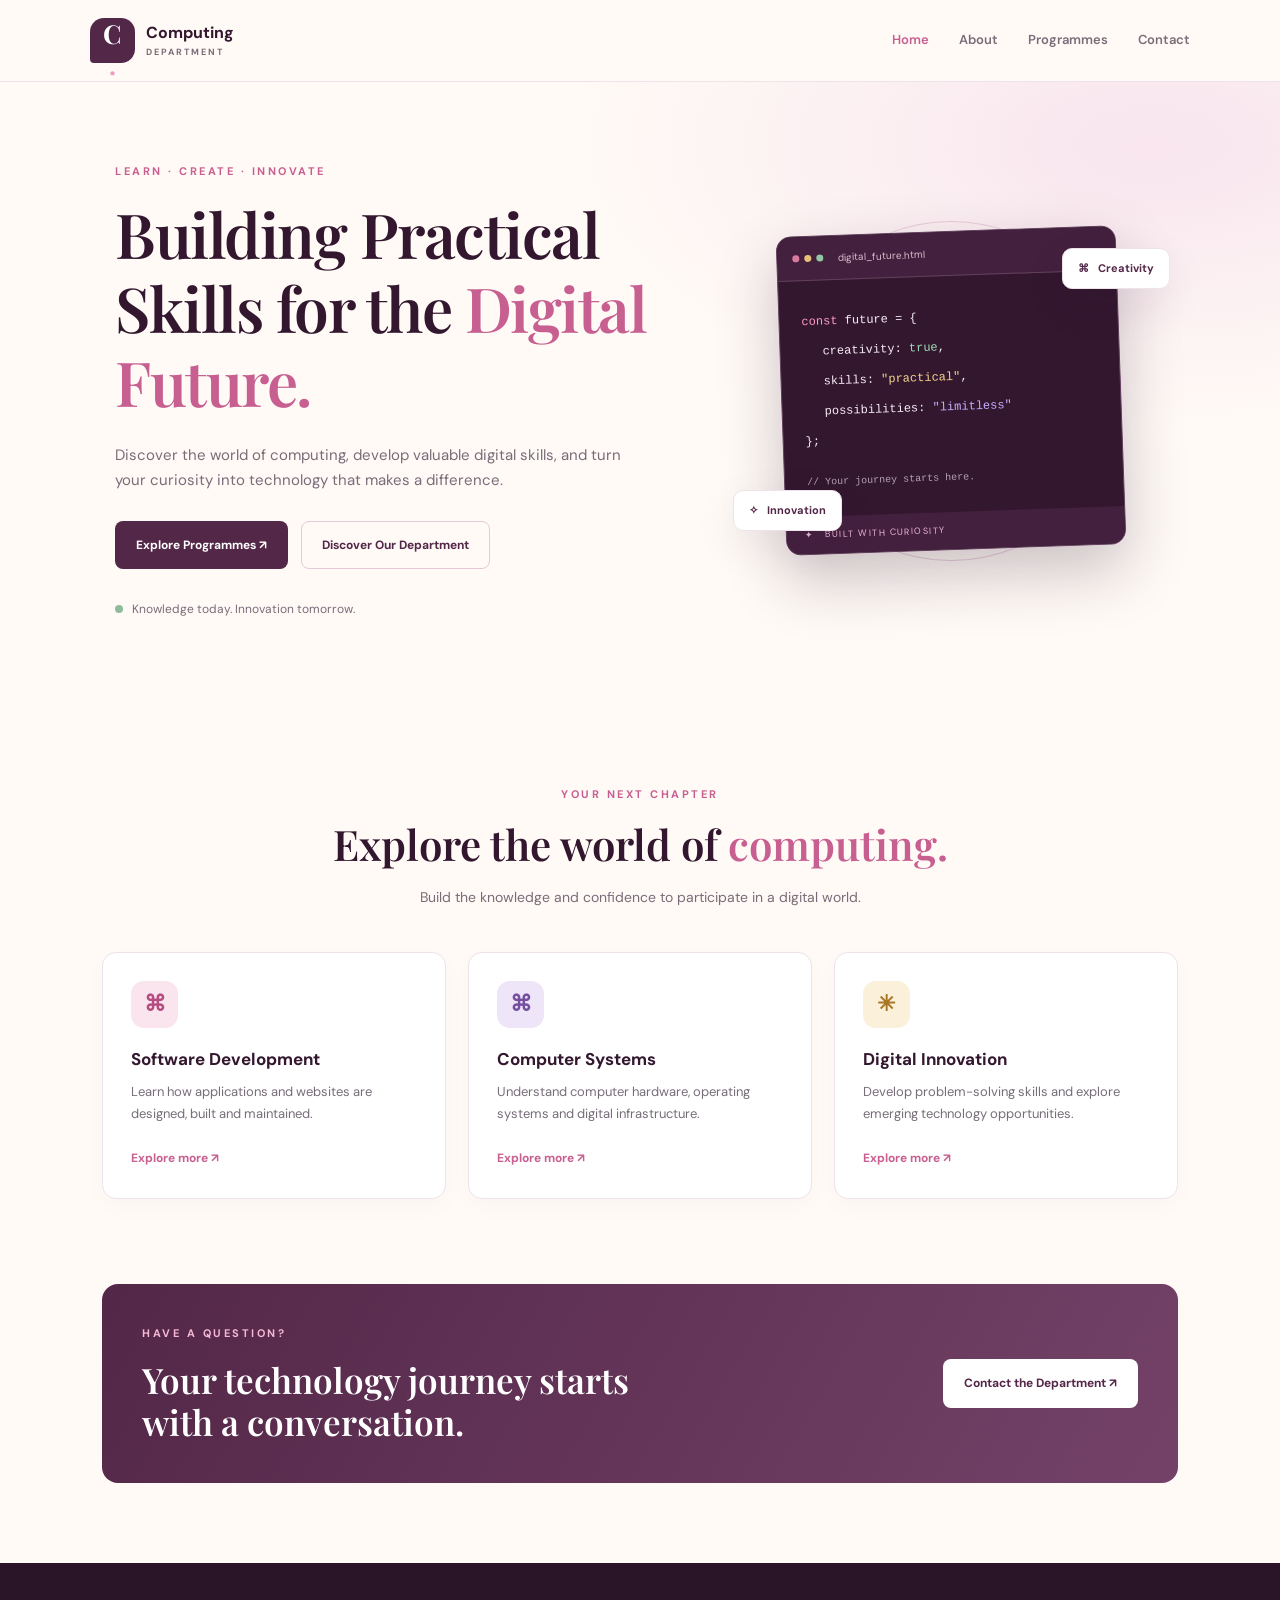
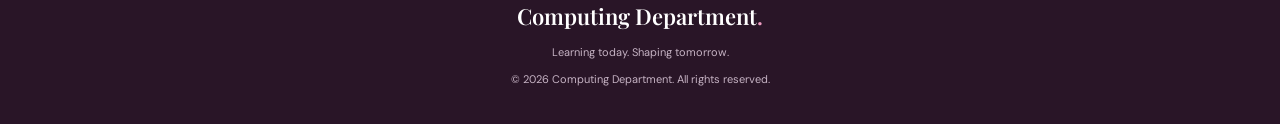
==== index.html @ 80079d15 "create computing department website" ====
<!DOCTYPE html>
<html lang="en">
<head>
  <meta charset="UTF-8">
  <meta name="viewport" content="width=device-width, initial-scale=1.0">
  <meta name="description" content="Explore computing education, technology programmes and digital opportunities.">
  <title>Home | Computing Department</title>
  <link rel="stylesheet" href="style.css">
  <script src="script.js" defer></script>
</head>
<body>
  <header class="site-header">
    <a class="brand" href="index.html">
      <span class="brand-icon">C<span>.</span></span>
      <span>Computing<span class="brand-small">DEPARTMENT</span></span>
    </a>
    <button class="menu-toggle" aria-label="Toggle navigation"
      aria-expanded="false">☰</button>
    <nav class="nav-links">
      <a class="active" href="index.html">Home</a>
      <a href="about.html">About</a>
      <a href="programmes.html">Programmes</a>
      <a href="contact.html">Contact</a>
    </nav>
  </header>

  <main>
    <section class="hero">
      <div class="hero-content">
        <p class="eyebrow">LEARN · CREATE · INNOVATE</p>
        <h1>Building Practical Skills for the <span>Digital Future.</span></h1>
        <p class="hero-description">
          Discover the world of computing, develop valuable digital skills,
          and turn your curiosity into technology that makes a difference.
        </p>
        <div class="hero-actions">
          <a class="button button-primary" href="programmes.html">Explore Programmes ↗</a>
          <a class="button button-outline" href="about.html">Discover Our Department</a>
        </div>
        <div class="hero-note">
          <span class="note-dot"></span>
          Knowledge today. Innovation tomorrow.
        </div>
      </div>

      <div class="hero-art" aria-label="Decorative computing illustration">
        <div class="art-orbit orbit-one"></div>
        <div class="art-orbit orbit-two"></div>
        <div class="code-card">
          <div class="code-top"><span></span><span></span><span></span>
            <small>digital_future.html</small></div>
          <div class="code-lines">
            <p><span class="code-pink">const</span> future = {</p>
            <p class="indent">creativity: <span class="code-green">true</span>,</p>
            <p class="indent">skills: <span class="code-yellow">"practical"</span>,</p>
            <p class="indent">possibilities: <span class="code-purple">"limitless"</span></p>
            <p>};</p>
            <p class="code-comment">// Your journey starts here.</p>
          </div>
          <div class="code-footer">✦ &nbsp; BUILT WITH CURIOSITY</div>
        </div>
        <div class="floating-chip chip-top">⌘ &nbsp; Creativity</div>
        <div class="floating-chip chip-bottom">✧ &nbsp; Innovation</div>
      </div>
    </section>

    <section class="section">
      <div class="section-heading">
        <p class="eyebrow">YOUR NEXT CHAPTER</p>
        <h2>Explore the world of <span>computing.</span></h2>
        <p>Build the knowledge and confidence to participate in a digital world.</p>
      </div>
      <div class="card-grid">
        <article class="feature-card">
          <div class="feature-icon pink-icon">⌘</div>
          <h3>Software Development</h3>
          <p>Learn how applications and websites are designed, built and maintained.</p>
          <a href="programmes.html">Explore more ↗</a>
        </article>
        <article class="feature-card">
          <div class="feature-icon purple-icon">⌘</div>
          <h3>Computer Systems</h3>
          <p>Understand computer hardware, operating systems and digital infrastructure.</p>
          <a href="programmes.html">Explore more ↗</a>
        </article>
        <article class="feature-card">
          <div class="feature-icon gold-icon">✳</div>
          <h3>Digital Innovation</h3>
          <p>Develop problem-solving skills and explore emerging technology opportunities.</p>
          <a href="programmes.html">Explore more ↗</a>
        </article>
      </div>
    </section>

    <section class="callout">
      <div>
        <p class="eyebrow">HAVE A QUESTION?</p>
        <h2>Your technology journey starts with a conversation.</h2>
      </div>
      <a class="button button-light" href="contact.html">Contact the Department ↗</a>
    </section>
  </main>
  <footer class="site-footer">
    <a class="footer-brand" href="index.html">Computing Department<span>.</span></a>
    <p>Learning today. Shaping tomorrow.</p>
    <p>© <span class="current-year">2026</span> Computing Department. All rights reserved.</p>
  </footer>
</body>
</html>
---- style.css ----
@import url('https://fonts.googleapis.com/css2?family=DM+Sans:wght@400;500;600;700&family=Playfair+Display:wght@500;600;700&display=swap');

:root {
  --plum: #532748;
  --deep-plum: #32172f;
  --rose: #c85f91;
  --pink: #f8e5ee;
  --cream: #fffaf6;
  --gold: #d4a75b;
  --text: #352b36;
  --muted: #776d79;
  --white: #ffffff;
  --border: #eee2eb;
  --shadow: 0 15px 45px rgba(65, 30, 59, 0.08);
}

* {
  box-sizing: border-box;
  margin: 0;
  padding: 0;
}

html {
  scroll-behavior: smooth;
}

body {
  background: var(--cream);
  color: var(--text);
  font-family: 'DM Sans', Arial, sans-serif;
  line-height: 1.7;
}

a {
  color: inherit;
  text-decoration: none;
}

button,
input,
textarea {
  font: inherit;
}

button,
a {
  -webkit-tap-highlight-color: transparent;
}

.site-header {
  min-height: 82px;
  padding: 15px 7%;
  display: flex;
  justify-content: space-between;
  align-items: center;
  gap: 24px;
  background: rgba(255, 250, 246, 0.96);
  border-bottom: 1px solid var(--border);
  position: sticky;
  top: 0;
  z-index: 10;
}

.brand {
  display: flex;
  align-items: center;
  gap: 11px;
  color: var(--deep-plum);
  font-weight: 700;
  line-height: 1.2;
}

.brand-icon {
  display: grid;
  place-items: center;
  width: 45px;
  height: 45px;
  background: var(--plum);
  color: white;
  border-radius: 14px 14px 14px 4px;
  font-family: 'Playfair Display', serif;
  font-size: 26px;
}

.brand-icon span,
.footer-brand span {
  color: #ee9bc1;
}

.brand-small {
  display: block;
  font-size: 9px;
  letter-spacing: 2px;
  color: var(--muted);
  margin-top: 5px;
}

.nav-links {
  display: flex;
  align-items: center;
  gap: 30px;
}

.nav-links a {
  font-size: 13px;
  font-weight: 600;
  color: var(--muted);
  transition: color 0.2s;
}

.nav-links a:hover,
.nav-links a.active {
  color: var(--rose);
}

.menu-toggle {
  display: none;
  border: 0;
  background: var(--pink);
  color: var(--plum);
  border-radius: 10px;
  padding: 7px 12px;
  font-size: 22px;
  cursor: pointer;
}

.hero {
  min-height: 570px;
  padding: 80px 9%;
  display: grid;
  grid-template-columns: 1.15fr 0.85fr;
  align-items: center;
  gap: 45px;
  overflow: hidden;
  background:
    radial-gradient(ellipse at 90% 10%, #f8e5ee 0, transparent 36%),
    var(--cream);
}

.eyebrow {
  color: var(--rose);
  font-size: 11px;
  font-weight: 700;
  letter-spacing: 2.5px;
  margin-bottom: 16px;
}

h1,
h2,
h3 {
  line-height: 1.2;
}

h1,
h2 {
  font-family: 'Playfair Display', Georgia, serif;
  color: var(--deep-plum);
  font-weight: 600;
}

.hero h1 {
  font-size: clamp(38px, 5vw, 62px);
  letter-spacing: -1.5px;
  max-width: 650px;
}

h1 span,
h2 span {
  color: var(--rose);
}

.hero-description {
  color: var(--muted);
  max-width: 530px;
  margin: 23px 0 27px;
  font-size: 15px;
}

.hero-actions {
  display: flex;
  gap: 13px;
  flex-wrap: wrap;
}

.button {
  display: inline-flex;
  justify-content: center;
  align-items: center;
  padding: 13px 20px;
  border: 1px solid transparent;
  border-radius: 8px;
  font-size: 12px;
  font-weight: 700;
  cursor: pointer;
  transition: transform 0.2s, background 0.2s;
}

.button:hover {
  transform: translateY(-2px);
}

.button-primary {
  background: var(--plum);
  color: var(--white);
}

.button-primary:hover {
  background: var(--deep-plum);
}

.button-outline {
  border-color: #e5c9d9;
  color: var(--plum);
  background: transparent;
}

.button-light {
  background: var(--white);
  color: var(--plum);
  flex-shrink: 0;
}

.hero-note {
  display: flex;
  align-items: center;
  gap: 9px;
  margin-top: 30px;
  font-size: 12px;
  color: var(--muted);
}

.note-dot {
  width: 8px;
  height: 8px;
  background: #8dbb9c;
  border-radius: 50%;
}

.hero-art {
  min-height: 350px;
  display: grid;
  place-items: center;
  position: relative;
}

.art-orbit {
  position: absolute;
  border: 1px solid #eacbdc;
  border-radius: 50%;
}

.orbit-one {
  width: 340px;
  height: 340px;
}

.orbit-two {
  width: 270px;
  height: 270px;
  border-style: dashed;
}

.code-card {
  position: relative;
  z-index: 1;
  width: min(100%, 340px);
  border: 1px solid #62405c;
  border-radius: 15px;
  background: var(--deep-plum);
  color: #f9edf5;
  box-shadow: 0 25px 60px rgba(50, 23, 47, 0.25);
  overflow: hidden;
  transform: rotate(-2deg);
}

.code-top {
  display: flex;
  align-items: center;
  gap: 5px;
  padding: 13px 15px;
  background: #44203f;
  border-bottom: 1px solid #62405c;
}

.code-top > span {
  width: 7px;
  height: 7px;
  border-radius: 50%;
  background: #d77c9e;
}

.code-top > span:nth-child(2) {
  background: #e8c078;
}

.code-top > span:nth-child(3) {
  background: #91c7a5;
}

.code-top small {
  margin-left: 10px;
  font-size: 10px;
  color: #d8bccc;
}

.code-lines {
  padding: 26px 22px 22px;
  font-family: Consolas, monospace;
  font-size: 12px;
  line-height: 2.5;
}

.indent {
  padding-left: 20px;
}

.code-pink { color: #ff9bc5; }
.code-green { color: #9fddb1; }
.code-yellow { color: #f5d68d; }
.code-purple { color: #c5b0ff; }

.code-comment {
  color: #b6a0b5;
  margin-top: 13px;
  font-size: 10px;
}

.code-footer {
  padding: 11px 18px;
  color: #e8b6d2;
  font-size: 9px;
  letter-spacing: 1.5px;
  background: #44203f;
}

.floating-chip {
  position: absolute;
  z-index: 2;
  background: white;
  color: var(--plum);
  padding: 10px 15px;
  border: 1px solid var(--border);
  border-radius: 10px;
  font-size: 11px;
  font-weight: 700;
  box-shadow: var(--shadow);
}

.chip-top {
  top: 32px;
  right: -5px;
}

.chip-bottom {
  bottom: 35px;
  left: -5px;
}

.section {
  padding: 85px 8%;
}

.section-heading {
  max-width: 650px;
  margin: 0 auto 42px;
  text-align: center;
}

.section-heading h2,
.about-copy h2,
.contact-intro h2 {
  font-size: clamp(29px, 4vw, 42px);
  margin-bottom: 16px;
}

.section-heading > p:last-child,
.about-copy > p:not(.eyebrow),
.contact-intro > p:not(.eyebrow) {
  color: var(--muted);
  font-size: 14px;
}

.card-grid {
  display: grid;
  grid-template-columns: repeat(3, minmax(0, 1fr));
  gap: 22px;
}

.feature-card,
.programme-card {
  position: relative;
  background: var(--white);
  border: 1px solid var(--border);
  border-radius: 14px;
  padding: 28px;
  box-shadow: 0 8px 25px rgba(65, 30, 59, 0.025);
  transition: transform 0.25s, box-shadow 0.25s;
}

.feature-card:hover,
.programme-card:hover {
  transform: translateY(-5px);
  box-shadow: var(--shadow);
}

.feature-icon {
  display: grid;
  place-items: center;
  width: 47px;
  height: 47px;
  border-radius: 13px;
  margin-bottom: 21px;
  font-size: 22px;
  font-weight: 700;
}

.pink-icon {
  background: #fae5ef;
  color: #b64d80;
}

.purple-icon {
  background: #eee5f8;
  color: #7650a0;
}

.gold-icon {
  background: #fbf0d9;
  color: #a87826;
}

.feature-card h3,
.programme-card h3 {
  color: var(--deep-plum);
  font-size: 17px;
  margin-bottom: 12px;
}

.feature-card p,
.programme-card p {
  color: var(--muted);
  font-size: 13px;
  margin-bottom: 18px;
}

.feature-card > a {
  color: var(--rose);
  font-size: 12px;
  font-weight: 700;
}

.callout {
  margin: 0 8% 80px;
  padding: 40px;
  border-radius: 16px;
  background: linear-gradient(120deg, var(--plum), #744268);
  display: flex;
  align-items: center;
  justify-content: space-between;
  gap: 25px;
}

.callout .eyebrow {
  color: #f4b8d4;
}

.callout h2 {
  color: white;
  max-width: 510px;
  font-size: clamp(25px, 3vw, 35px);
}

.site-footer {
  background: #291527;
  color: #d5c3d3;
  text-align: center;
  padding: 35px 6%;
}

.footer-brand {
  color: white;
  font-family: 'Playfair Display', Georgia, serif;
  font-size: 22px;
  font-weight: 600;
}

.site-footer p {
  font-size: 11px;
  margin-top: 8px;
  color: #c6b3c4;
}

.page-banner {
  text-align: center;
  padding: 75px 7% 55px;
  background:
    radial-gradient(ellipse at 50% 0%, #f5dce8 0, transparent 65%),
    var(--cream);
  border-bottom: 1px solid var(--border);
}

.page-banner h1 {
  font-size: clamp(35px, 5vw, 53px);
  margin-bottom: 15px;
}

.page-banner > p:not(.eyebrow) {
  color: var(--muted);
  font-size: 14px;
}

.breadcrumbs {
  margin-top: 24px;
  color: var(--rose);
  font-size: 12px;
}

.breadcrumbs a {
  color: var(--muted);
}

.about-layout {
  display: grid;
  grid-template-columns: 0.85fr 1.15fr;
  gap: 65px;
  align-items: center;
}

.about-visual {
  min-height: 330px;
  display: grid;
  place-items: center;
  position: relative;
  overflow: hidden;
  border-radius: 18px;
  background: linear-gradient(145deg, #f4dce9, #e9dff5);
}

.about-monogram {
  width: 165px;
  height: 165px;
  display: grid;
  place-items: center;
  border: 1px solid #d6b5ce;
  border-radius: 50%;
  color: var(--plum);
  background: rgba(255, 255, 255, 0.65);
  font: 100px 'Playfair Display', Georgia, serif;
  box-shadow: 0 20px 60px rgba(83, 39, 72, 0.1);
}

.about-monogram span {
  color: var(--rose);
}

.visual-caption {
  position: absolute;
  bottom: 24px;
  font-size: 12px;
  color: var(--plum);
}

.visual-decoration {
  position: absolute;
  top: 15px;
  right: 25px;
  color: #c85f91;
  font-size: 50px;
}

.about-copy h2 {
  margin-bottom: 22px;
}

.about-copy > p:not(.eyebrow) {
  margin-bottom: 18px;
}

.about-copy .button {
  margin-top: 10px;
}

.soft-section {
  background: #fbf2f7;
}

.programme-grid {
  display: grid;
  grid-template-columns: repeat(3, minmax(0, 1fr));
  gap: 22px;
}

.programme-card {
  padding-top: 35px;
}

.programme-number {
  position: absolute;
  top: 18px;
  right: 20px;
  color: #d7c4d4;
  font-family: 'Playfair Display', Georgia, serif;
  font-size: 24px;
}

.programme-tag {
  display: inline-block;
  padding: 6px 10px;
  border-radius: 6px;
  background: #fbf0f6;
  color: var(--plum);
  font-size: 10px;
  font-weight: 600;
}

.notice {
  margin-top: 25px;
  padding: 15px;
  background: #fbf0d9;
  border-radius: 8px;
  color: #775723;
  font-size: 12px;
}

.contact-layout {
  display: grid;
  grid-template-columns: 0.9fr 1.1fr;
  gap: 60px;
  align-items: start;
}

.contact-intro h2 {
  margin-bottom: 20px;
}

.contact-detail {
  display: flex;
  align-items: center;
  gap: 15px;
  margin-top: 30px;
}

.contact-icon {
  width: 45px;
  height: 45px;
  flex-shrink: 0;
  display: grid;
  place-items: center;
  background: var(--pink);
  color: var(--plum);
  border-radius: 12px;
  font-size: 20px;
}

.contact-detail h3 {
  color: var(--deep-plum);
  font-size: 13px;
  margin-bottom: 4px;
}

.contact-detail p,
.contact-detail a {
  color: var(--muted);
  font-size: 12px;
  overflow-wrap: anywhere;
}

.contact-detail a:hover {
  color: var(--rose);
}

.contact-signature {
  display: flex;
  align-items: center;
  gap: 13px;
  border-top: 1px solid var(--border);
  margin-top: 35px;
  padding-top: 24px;
}

.signature-mark {
  width: 45px;
  height: 45px;
  display: grid;
  place-items: center;
  border-radius: 50%;
  background: var(--plum);
  color: white;
  font: 22px 'Playfair Display', Georgia, serif;
}

.contact-signature strong {
  color: var(--plum);
  font-size: 13px;
}

.contact-signature p {
  color: var(--muted);
  font-size: 11px;
}

.contact-form {
  background: white;
  border: 1px solid var(--border);
  border-radius: 16px;
  padding: 32px;
  box-shadow: var(--shadow);
}

.contact-form h2 {
  color: var(--deep-plum);
  font: 600 29px 'Playfair Display', Georgia, serif;
  margin-bottom: 25px;
}

.contact-form label {
  display: block;
  margin: 15px 0 7px;
  font-size: 12px;
  font-weight: 700;
  color: var(--plum);
}

.contact-form input,
.contact-form textarea {
  width: 100%;
  padding: 12px 13px;
  border: 1px solid #e7dbe5;
  border-radius: 7px;
  outline: none;
  background: #fffdfd;
  color: var(--text);
  font-size: 13px;
}

.contact-form input:focus,
.contact-form textarea:focus {
  border-color: var(--rose);
  box-shadow: 0 0 0 3px #f8e5ee;
}

.contact-form textarea {
  resize: vertical;
  min-height: 120px;
}

.submit-button {
  width: 100%;
  margin-top: 20px;
}

.form-note,
.form-feedback {
  margin-top: 12px;
  color: var(--muted);
  font-size: 11px;
}

.form-feedback {
  color: var(--plum);
  overflow-wrap: anywhere;
}

@media (max-width: 900px) {
  .site-header {
    padding: 15px 5%;
  }

  .nav-links {
    gap: 16px;
  }

  .hero {
    padding: 65px 6%;
    gap: 20px;
  }

  .card-grid,
  .programme-grid {
    grid-template-columns: repeat(2, minmax(0, 1fr));
  }

  .about-layout,
  .contact-layout {
    gap: 35px;
  }
}

@media (max-width: 650px) {
  .site-header {
    min-height: 72px;
    flex-wrap: wrap;
  }

  .menu-toggle {
    display: block;
  }

  .nav-links {
    display: none;
    width: 100%;
    flex-direction: column;
    align-items: stretch;
    gap: 0;
    padding: 5px 0;
  }

  .nav-links.open {
    display: flex;
  }

  .nav-links a {
    padding: 11px 5px;
    border-top: 1px solid var(--border);
  }

  .hero {
    grid-template-columns: 1fr;
    padding: 55px 7% 65px;
  }

  .hero h1 {
    font-size: 42px;
  }

  .hero-art {
    min-height: 330px;
  }

  .orbit-one {
    width: 300px;
    height: 300px;
  }

  .orbit-two {
    width: 240px;
    height: 240px;
  }

  .section {
    padding: 60px 6%;
  }

  .card-grid,
  .programme-grid,
  .about-layout,
  .contact-layout {
    grid-template-columns: 1fr;
  }

  .about-layout,
  .contact-layout {
    gap: 35px;
  }

  .about-visual {
    min-height: 280px;
  }

  .callout {
    margin: 0 5% 55px;
    padding: 28px 22px;
    align-items: flex-start;
    flex-direction: column;
  }

  .contact-form {
    padding: 23px;
  }

  .page-banner {
    padding: 55px 6% 40px;
  }

  .hero-actions .button {
    width: 100%;
  }
}

@media (prefers-reduced-motion: reduce) {
  html {
    scroll-behavior: auto;
  }

  *,
  *::before,
  *::after {
    transition-duration: 0.01ms !important;
  }
}
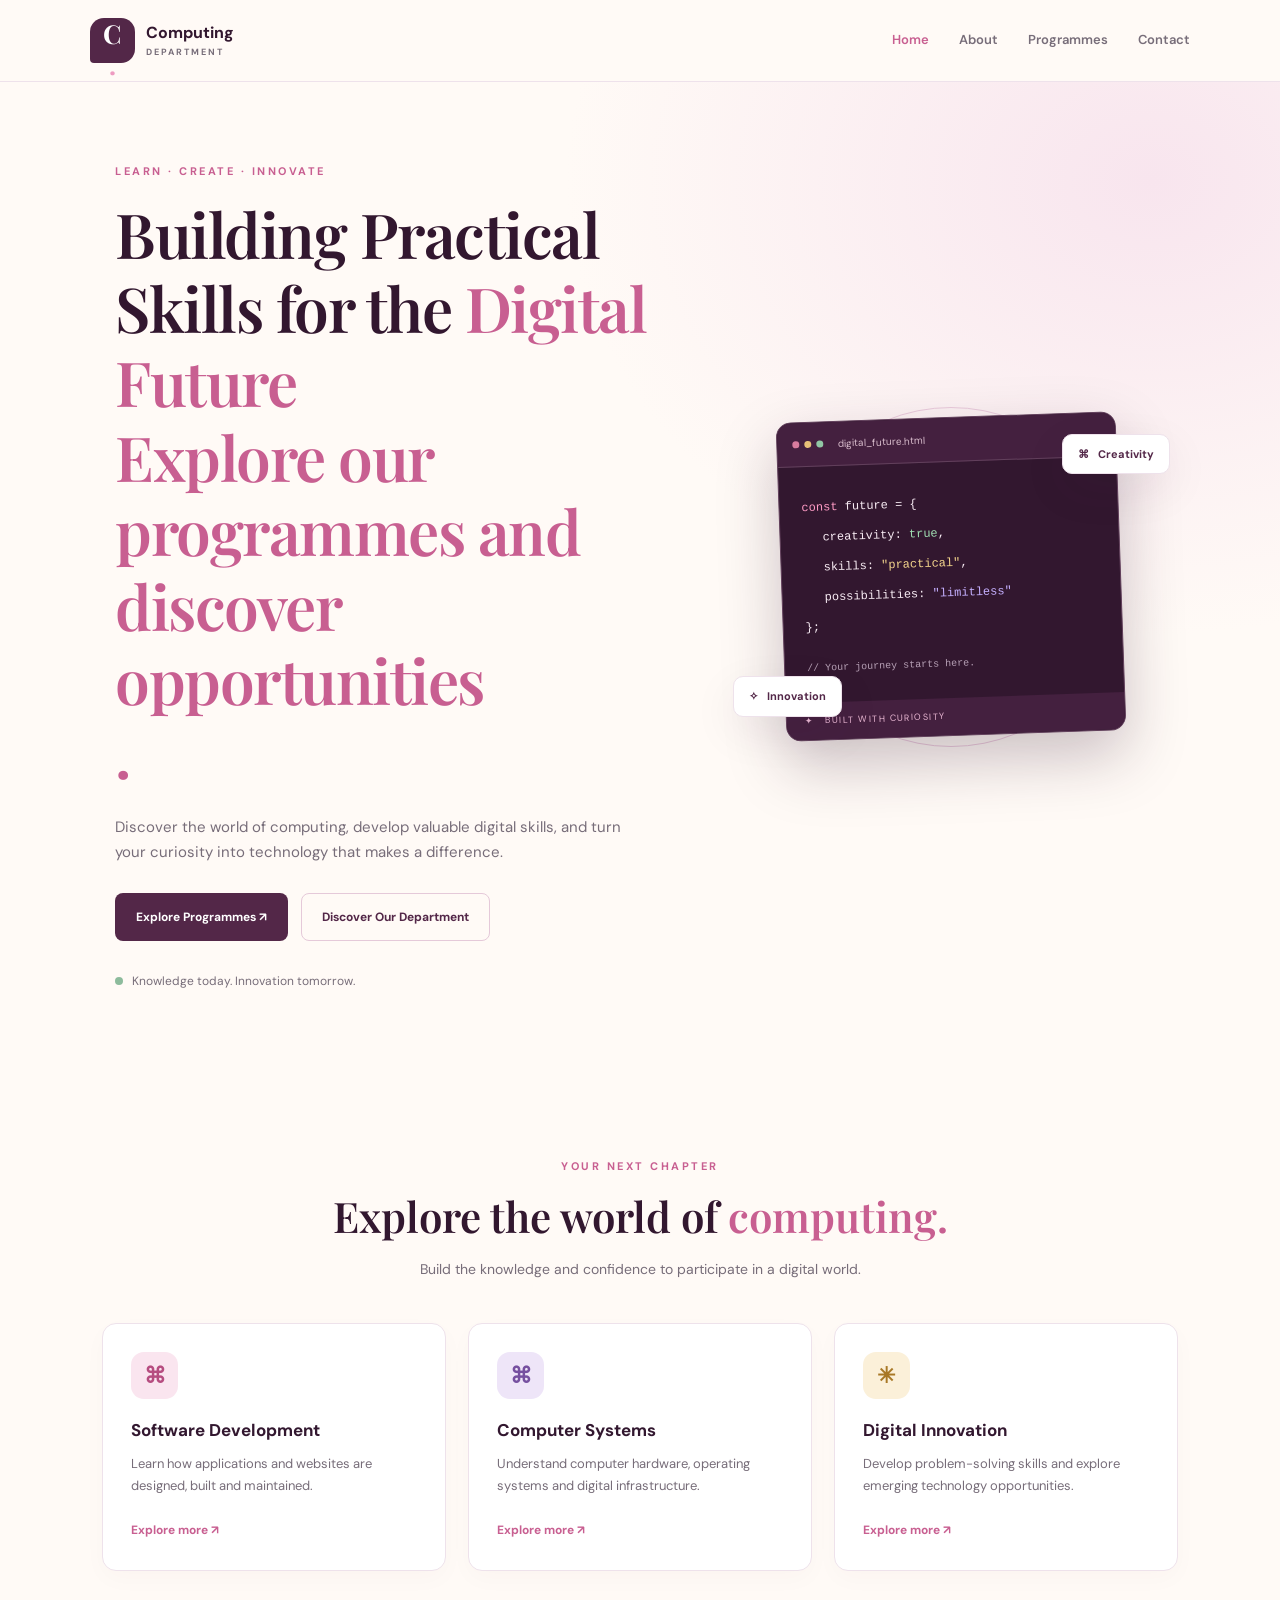
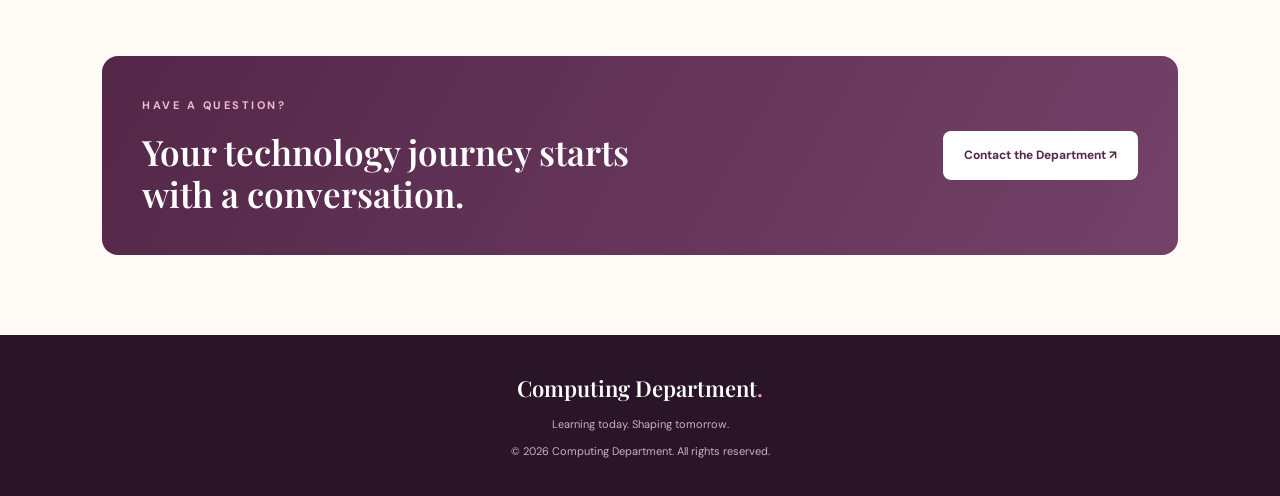
==== commit 1e592359: "update homepage introduction" ====
--- a/index.html
+++ b/index.html
@@ -28,7 +28,7 @@
     <section class="hero">
       <div class="hero-content">
         <p class="eyebrow">LEARN · CREATE · INNOVATE</p>
-        <h1>Building Practical Skills for the <span>Digital Future.</span></h1>
+        <h1>Building Practical Skills for the <span>Digital Future <p> Explore our programmes and discover opportunities</p>.</span></h1>
         <p class="hero-description">
           Discover the world of computing, develop valuable digital skills,
           and turn your curiosity into technology that makes a difference.
